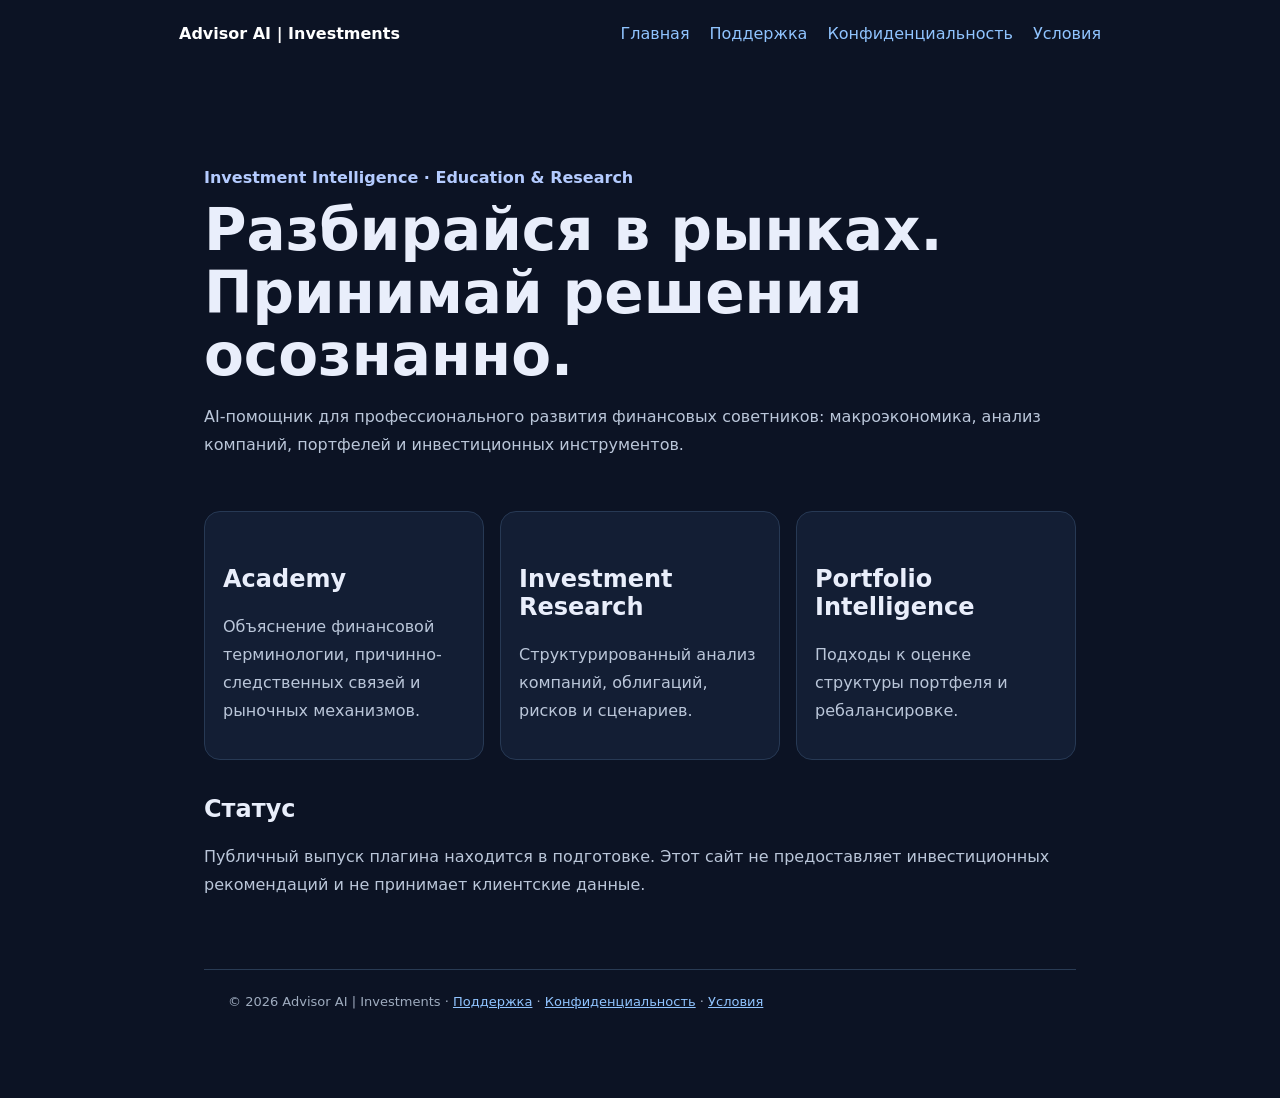
==== index.html @ 07ad713f "Add files via upload" ====
<!doctype html><html lang="ru"><head><meta charset="utf-8"><meta name="viewport" content="width=device-width,initial-scale=1"><title>Advisor AI | Investments</title><meta name="description" content="AI-помощник финансового советника: обучение, исследование рынков и аналитические инструменты."><link rel="stylesheet" href="style.css"></head><body><nav><span class="brand">Advisor AI | Investments</span><a href="index.html">Главная</a><a href="support.html">Поддержка</a><a href="privacy.html">Конфиденциальность</a><a href="terms.html">Условия</a></nav><main><section class="hero"><div class="pill">Investment Intelligence · Education & Research</div><h1>Разбирайся в рынках.<br>Принимай решения осознанно.</h1><p>AI-помощник для профессионального развития финансовых советников: макроэкономика, анализ компаний, портфелей и инвестиционных инструментов.</p></section><div class="cards"><div class="card"><h2>Academy</h2><p>Объяснение финансовой терминологии, причинно-следственных связей и рыночных механизмов.</p></div><div class="card"><h2>Investment Research</h2><p>Структурированный анализ компаний, облигаций, рисков и сценариев.</p></div><div class="card"><h2>Portfolio Intelligence</h2><p>Подходы к оценке структуры портфеля и ребалансировке.</p></div></div><h2>Статус</h2><p>Публичный выпуск плагина находится в подготовке. Этот сайт не предоставляет инвестиционных рекомендаций и не принимает клиентские данные.</p><footer>© 2026 Advisor AI | Investments · <a href="support.html">Поддержка</a> · <a href="privacy.html">Конфиденциальность</a> · <a href="terms.html">Условия</a></footer></main></body></html>
---- style.css ----
:root{font-family:Inter,system-ui,Arial,sans-serif;color:#e9eefb;background:#0c1324}*{box-sizing:border-box}body{margin:0}main{max-width:920px;margin:65px auto;padding:0 24px}nav{display:flex;gap:20px;flex-wrap:wrap;padding:24px;max-width:970px;margin:auto}a{color:#90c4ff}nav a{text-decoration:none}.brand{font-weight:800;color:white;margin-right:auto}.hero{padding:36px 0}h1{font-size:clamp(34px,6vw,58px);line-height:1.08;margin:12px 0}h2{margin-top:35px}p,li{line-height:1.75;color:#bac6d9}.pill{color:#b4cbff;font-weight:700}.cards{display:grid;grid-template-columns:repeat(auto-fit,minmax(210px,1fr));gap:16px}.card{border:1px solid #273954;border-radius:16px;padding:18px;background:#131e34}.button{display:inline-block;background:#8dbaff;color:#071223;text-decoration:none;border-radius:12px;padding:12px 20px;font-weight:700}footer{margin-top:70px;border-top:1px solid #293b54;padding:24px;color:#9facbf;font-size:13px}
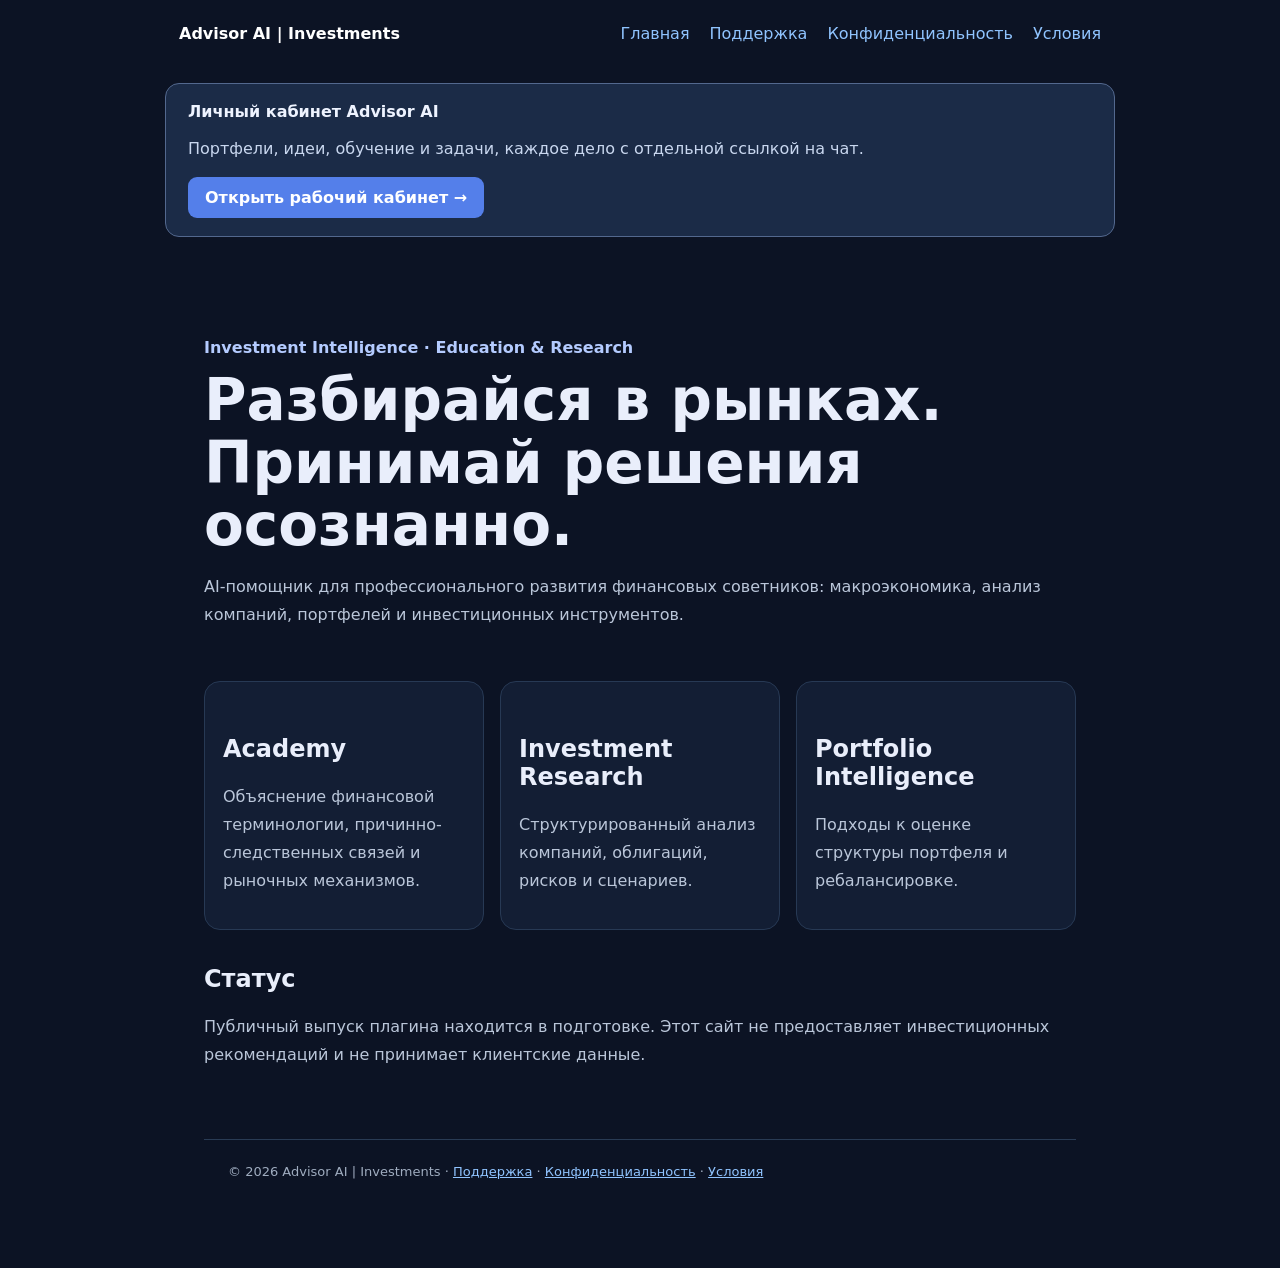
==== commit 4261a124: "Add files via upload" ====
--- a/index.html
+++ b/index.html
@@ -1 +1 @@
-<!doctype html><html lang="ru"><head><meta charset="utf-8"><meta name="viewport" content="width=device-width,initial-scale=1"><title>Advisor AI | Investments</title><meta name="description" content="AI-помощник финансового советника: обучение, исследование рынков и аналитические инструменты."><link rel="stylesheet" href="style.css"></head><body><nav><span class="brand">Advisor AI | Investments</span><a href="index.html">Главная</a><a href="support.html">Поддержка</a><a href="privacy.html">Конфиденциальность</a><a href="terms.html">Условия</a></nav><main><section class="hero"><div class="pill">Investment Intelligence · Education & Research</div><h1>Разбирайся в рынках.<br>Принимай решения осознанно.</h1><p>AI-помощник для профессионального развития финансовых советников: макроэкономика, анализ компаний, портфелей и инвестиционных инструментов.</p></section><div class="cards"><div class="card"><h2>Academy</h2><p>Объяснение финансовой терминологии, причинно-следственных связей и рыночных механизмов.</p></div><div class="card"><h2>Investment Research</h2><p>Структурированный анализ компаний, облигаций, рисков и сценариев.</p></div><div class="card"><h2>Portfolio Intelligence</h2><p>Подходы к оценке структуры портфеля и ребалансировке.</p></div></div><h2>Статус</h2><p>Публичный выпуск плагина находится в подготовке. Этот сайт не предоставляет инвестиционных рекомендаций и не принимает клиентские данные.</p><footer>© 2026 Advisor AI | Investments · <a href="support.html">Поддержка</a> · <a href="privacy.html">Конфиденциальность</a> · <a href="terms.html">Условия</a></footer></main></body></html>
+<!doctype html><html lang="ru"><head><meta charset="utf-8"><meta name="viewport" content="width=device-width,initial-scale=1"><title>Advisor AI | Investments</title><meta name="description" content="AI-помощник финансового советника: обучение, исследование рынков и аналитические инструменты."><link rel="stylesheet" href="style.css"></head><body><nav><span class="brand">Advisor AI | Investments</span><a href="index.html">Главная</a><a href="support.html">Поддержка</a><a href="privacy.html">Конфиденциальность</a><a href="terms.html">Условия</a></nav><div style="max-width:950px;margin:16px auto;padding:18px 22px;border:1px solid #53688e;border-radius:14px;background:#1b2b47;color:#eef3ff"><strong>Личный кабинет Advisor AI</strong><p style="color:#c9d7ef;line-height:1.5">Портфели, идеи, обучение и задачи, каждое дело с отдельной ссылкой на чат.</p><a style="display:inline-block;padding:11px 17px;border-radius:9px;background:#547fea;color:white;text-decoration:none;font-weight:700" href="workspace.html">Открыть рабочий кабинет →</a></div><main><section class="hero"><div class="pill">Investment Intelligence · Education & Research</div><h1>Разбирайся в рынках.<br>Принимай решения осознанно.</h1><p>AI-помощник для профессионального развития финансовых советников: макроэкономика, анализ компаний, портфелей и инвестиционных инструментов.</p></section><div class="cards"><div class="card"><h2>Academy</h2><p>Объяснение финансовой терминологии, причинно-следственных связей и рыночных механизмов.</p></div><div class="card"><h2>Investment Research</h2><p>Структурированный анализ компаний, облигаций, рисков и сценариев.</p></div><div class="card"><h2>Portfolio Intelligence</h2><p>Подходы к оценке структуры портфеля и ребалансировке.</p></div></div><h2>Статус</h2><p>Публичный выпуск плагина находится в подготовке. Этот сайт не предоставляет инвестиционных рекомендаций и не принимает клиентские данные.</p><footer>© 2026 Advisor AI | Investments · <a href="support.html">Поддержка</a> · <a href="privacy.html">Конфиденциальность</a> · <a href="terms.html">Условия</a></footer></main></body></html>
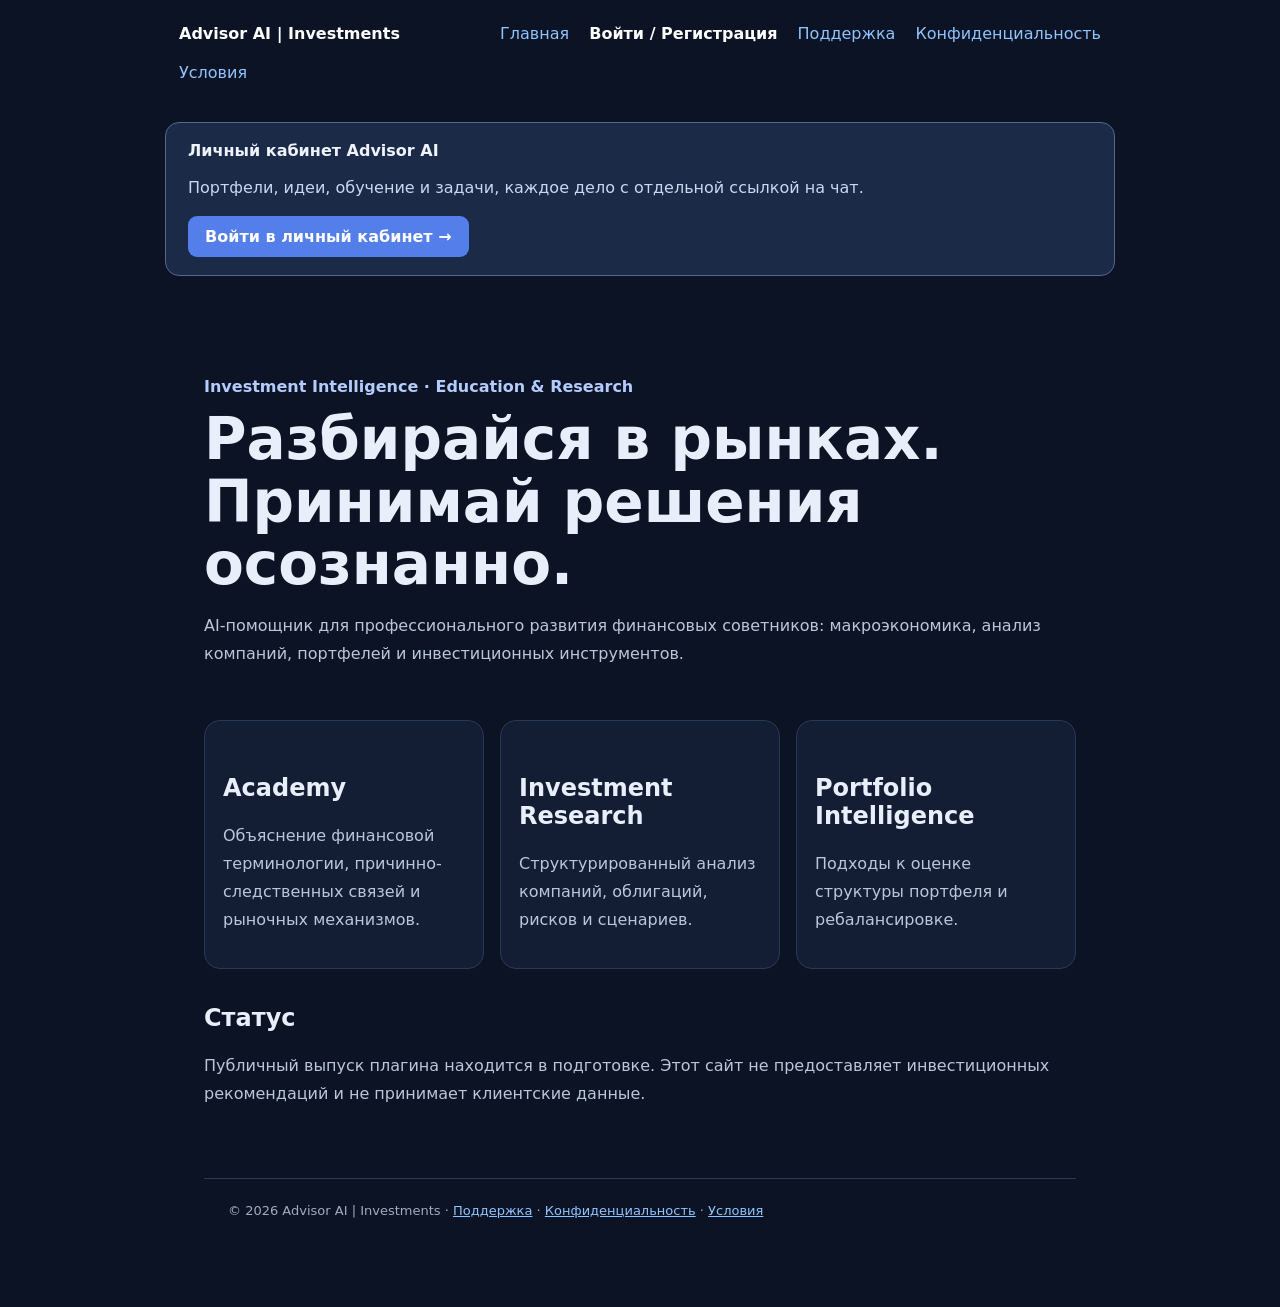
==== commit 3648fa5f: "Make sign-in and registration visible on homepage" ====
--- a/index.html
+++ b/index.html
@@ -1 +1 @@
-<!doctype html><html lang="ru"><head><meta charset="utf-8"><meta name="viewport" content="width=device-width,initial-scale=1"><title>Advisor AI | Investments</title><meta name="description" content="AI-помощник финансового советника: обучение, исследование рынков и аналитические инструменты."><link rel="stylesheet" href="style.css"></head><body><nav><span class="brand">Advisor AI | Investments</span><a href="index.html">Главная</a><a href="support.html">Поддержка</a><a href="privacy.html">Конфиденциальность</a><a href="terms.html">Условия</a></nav><div style="max-width:950px;margin:16px auto;padding:18px 22px;border:1px solid #53688e;border-radius:14px;background:#1b2b47;color:#eef3ff"><strong>Личный кабинет Advisor AI</strong><p style="color:#c9d7ef;line-height:1.5">Портфели, идеи, обучение и задачи, каждое дело с отдельной ссылкой на чат.</p><a style="display:inline-block;padding:11px 17px;border-radius:9px;background:#547fea;color:white;text-decoration:none;font-weight:700" href="workspace.html">Открыть рабочий кабинет →</a></div><main><section class="hero"><div class="pill">Investment Intelligence · Education & Research</div><h1>Разбирайся в рынках.<br>Принимай решения осознанно.</h1><p>AI-помощник для профессионального развития финансовых советников: макроэкономика, анализ компаний, портфелей и инвестиционных инструментов.</p></section><div class="cards"><div class="card"><h2>Academy</h2><p>Объяснение финансовой терминологии, причинно-следственных связей и рыночных механизмов.</p></div><div class="card"><h2>Investment Research</h2><p>Структурированный анализ компаний, облигаций, рисков и сценариев.</p></div><div class="card"><h2>Portfolio Intelligence</h2><p>Подходы к оценке структуры портфеля и ребалансировке.</p></div></div><h2>Статус</h2><p>Публичный выпуск плагина находится в подготовке. Этот сайт не предоставляет инвестиционных рекомендаций и не принимает клиентские данные.</p><footer>© 2026 Advisor AI | Investments · <a href="support.html">Поддержка</a> · <a href="privacy.html">Конфиденциальность</a> · <a href="terms.html">Условия</a></footer></main></body></html>
+<!doctype html><html lang="ru"><head><meta charset="utf-8"><meta name="viewport" content="width=device-width,initial-scale=1"><title>Advisor AI | Investments</title><meta name="description" content="AI-помощник финансового советника: обучение, исследование рынков и аналитические инструменты."><link rel="stylesheet" href="style.css"></head><body><nav><span class="brand">Advisor AI | Investments</span><a href="index.html">Главная</a><a href="workspace.html" style="color:#fff;font-weight:700">Войти / Регистрация</a><a href="support.html">Поддержка</a><a href="privacy.html">Конфиденциальность</a><a href="terms.html">Условия</a></nav><div style="max-width:950px;margin:16px auto;padding:18px 22px;border:1px solid #53688e;border-radius:14px;background:#1b2b47;color:#eef3ff"><strong>Личный кабинет Advisor AI</strong><p style="color:#c9d7ef;line-height:1.5">Портфели, идеи, обучение и задачи, каждое дело с отдельной ссылкой на чат.</p><a style="display:inline-block;padding:11px 17px;border-radius:9px;background:#547fea;color:white;text-decoration:none;font-weight:700" href="workspace.html">Войти в личный кабинет →</a></div><main><section class="hero"><div class="pill">Investment Intelligence · Education & Research</div><h1>Разбирайся в рынках.<br>Принимай решения осознанно.</h1><p>AI-помощник для профессионального развития финансовых советников: макроэкономика, анализ компаний, портфелей и инвестиционных инструментов.</p></section><div class="cards"><div class="card"><h2>Academy</h2><p>Объяснение финансовой терминологии, причинно-следственных связей и рыночных механизмов.</p></div><div class="card"><h2>Investment Research</h2><p>Структурированный анализ компаний, облигаций, рисков и сценариев.</p></div><div class="card"><h2>Portfolio Intelligence</h2><p>Подходы к оценке структуры портфеля и ребалансировке.</p></div></div><h2>Статус</h2><p>Публичный выпуск плагина находится в подготовке. Этот сайт не предоставляет инвестиционных рекомендаций и не принимает клиентские данные.</p><footer>© 2026 Advisor AI | Investments · <a href="support.html">Поддержка</a> · <a href="privacy.html">Конфиденциальность</a> · <a href="terms.html">Условия</a></footer></main></body></html>
